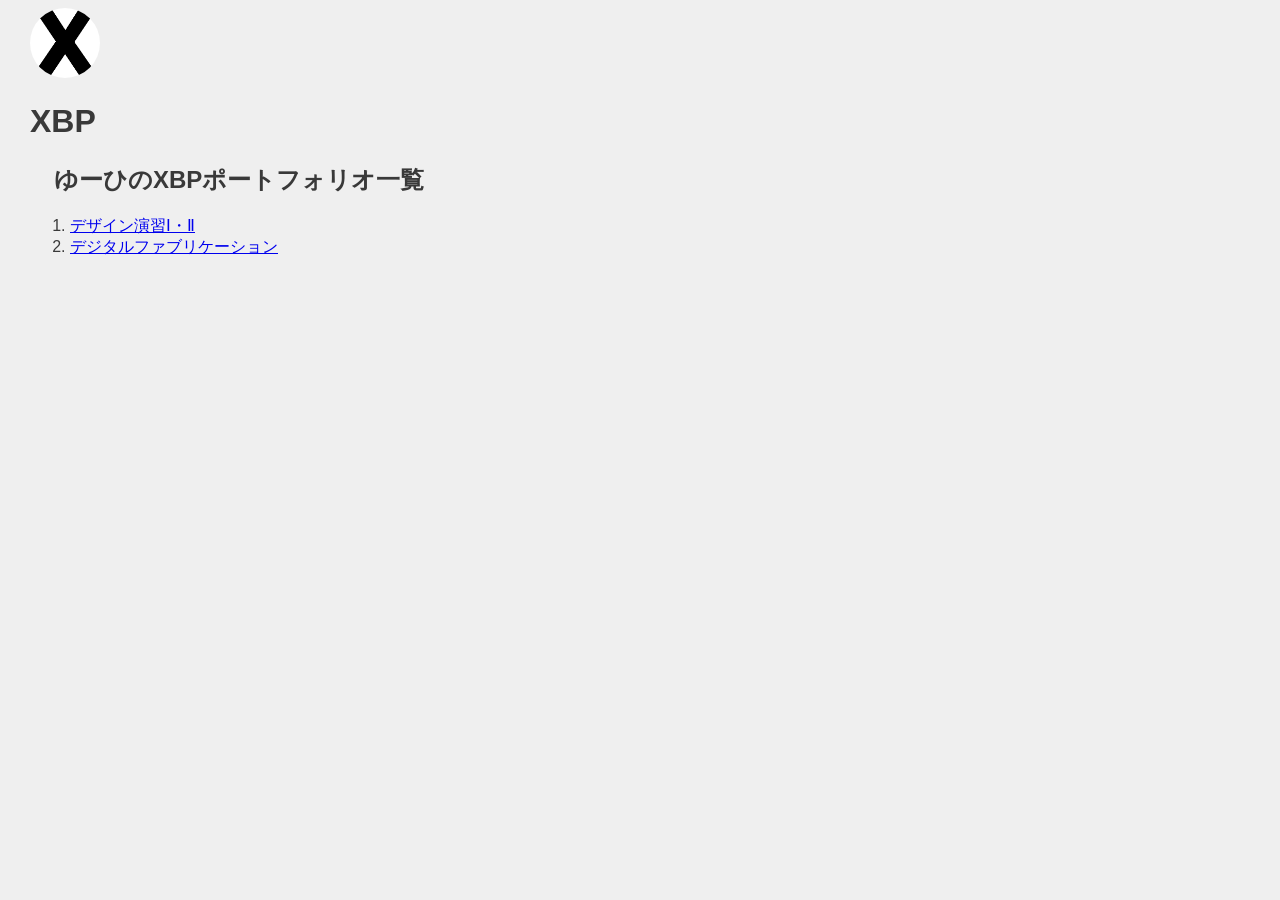
==== index.html @ 8368ae89 "初めての更新" ====
<!DOCTYPE html>
<html lang="jp">
<head>
    <meta charset="UTF-8">
    <title>XBP_HPsample</title>
    <link rel="stylesheet" href="./css/style.css">
</head>
<body>
    <logotohome>
    <a href="./index.html"><img src="./images/0_XBlogo.png" alt=""></a>
    </logotohome>
    <h1>XBP</h1>
        <h2>ゆーひのXBPポートフォリオ一覧</h2>
        <!-- このようにするとコードとして認識されない。（メモができる）-->
        <!--番号付きのリスト-->
        <ol>
            <li><a href="./de12/index.html">デザイン演習Ⅰ・Ⅱ</a></li>
            <li><a href="./digi_fab/index.html">デジタルファブリケーション</a></li>
        </ol>

            
        <br>
        <br>


</body>
</html>
---- css/style.css ----
@charset "utf-8";
/* 冒頭でimport */
@import url('https://fonts.googleapis.com/css?family=Raleway:700&display=swap');
@import url('https://fonts.googleapis.com/css?family=M+PLUS+Rounded+1c:400,700&display=swap&subset=japanese');
/* フォントを指定したいところで */

logo img{
    border-radius: 50%;
    width: 150px;
    height: 150px;
    object-fit: cover; /* 画像のトリミング */
}

logotohome img{
    border-radius: 70%;
    width: 70px;
    height: 70px;
    object-fit: cover; /* 画像のトリミング */
}



/* ========== common ========== */
html, body {
	font-size: 16px;
	font-family: sans-serif;
	color: #393939;
    margin-left: 15px;
    margin-bottom: 40px;
	background: #efefef;
}
h1{
    text-indent: 0em;
}
h2{
    margin-left: 1em;
    margin-top: 1em;
}
h3{
    margin-left: 2em;
}
div{
    margin-top: 1em;
    margin-left: 3em;
}
p{
    margin-left: 3em;
}
span.blackback{
    text-indent: 3em;
    background: #393939;
    color: #efefef;
}
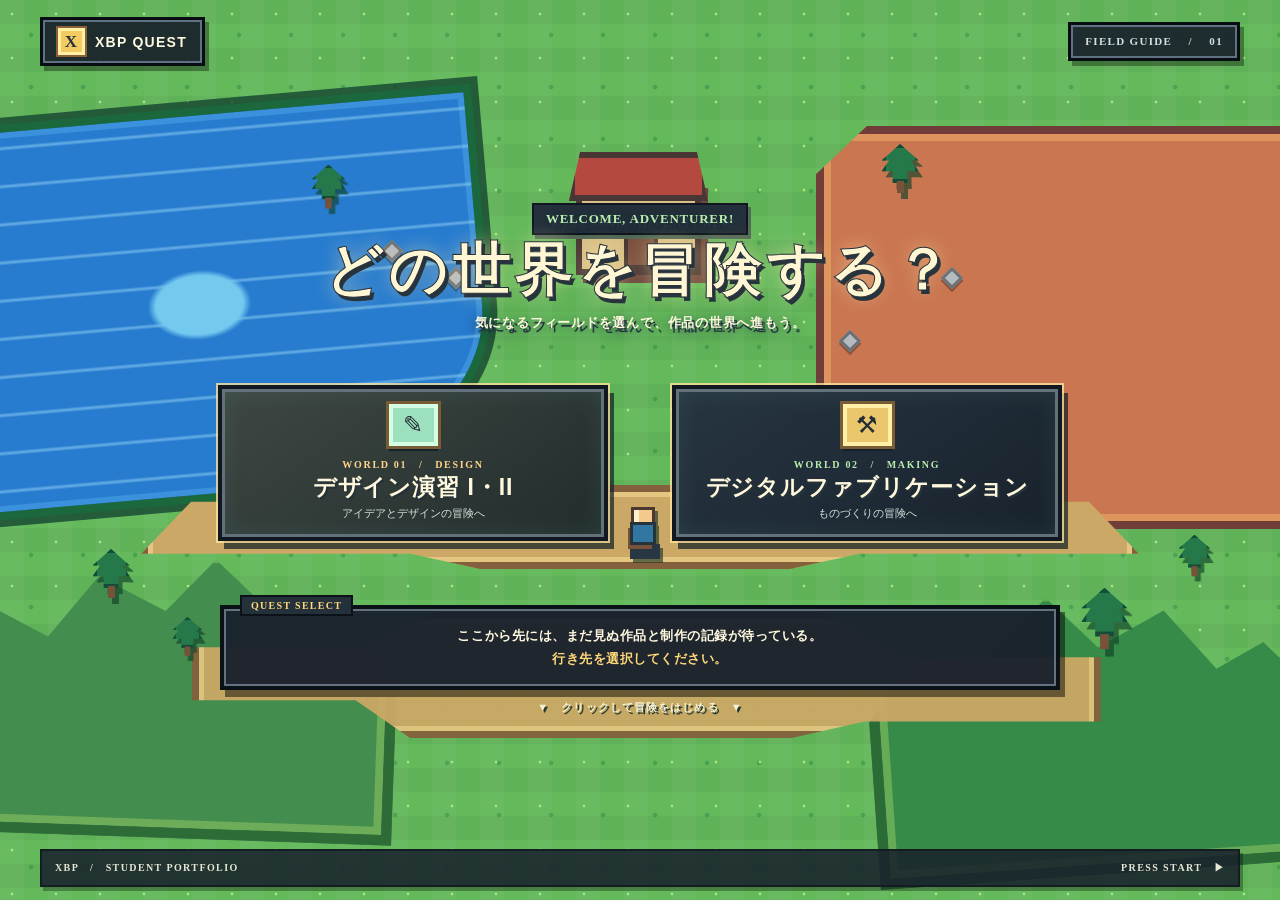
==== commit 9dbe406b: "ホームページをRPG風に変更" ====
--- a/index.html
+++ b/index.html
@@ -1,27 +1,168 @@
-<!DOCTYPE html>
-<html lang="jp">
+<!doctype html>
+<html lang="ja">
 <head>
-    <meta charset="UTF-8">
-    <title>XBP_HPsample</title>
-    <link rel="stylesheet" href="./css/style.css">
+  <meta charset="utf-8">
+  <meta name="viewport" content="width=device-width, initial-scale=1">
+  <meta name="theme-color" content="#17232b">
+  <meta name="description" content="デザイン演習とデジタルファブリケーションの世界を選んで進む、XBPの冒険ホームページ。">
+  <title>XBP QUEST | 冒険の入口</title>
+  <style>
+    :root {
+      --ink: #fff9df;
+      --gold: #ffd879;
+      --edge: #101820;
+      --panel: #202a37;
+      --panel-hi: #374657;
+      --mint: #b9edb0;
+    }
+    * { box-sizing: border-box; }
+    html { min-height: 100%; }
+    body {
+      margin: 0; min-height: 100vh; color: var(--ink); overflow-x: hidden;
+      background: #17232b;
+      font-family: "Yu Gothic", "Hiragino Kaku Gothic ProN", Meiryo, sans-serif;
+    }
+    a { color: inherit; }
+    .game { min-height: 100vh; position: relative; isolation: isolate; overflow: hidden; display: flex; flex-direction: column; }
+    /* Hand-built map tiles keep the page self-contained, like a little RPG field. */
+    .map {
+      position: absolute; z-index: -2; inset: 0 0 0; overflow: hidden;
+      background-color: #64b95b;
+      background-image:
+        radial-gradient(circle at 12px 14px, rgba(216,255,150,.65) 0 1px, transparent 1.7px),
+        radial-gradient(circle at 31px 35px, rgba(38,132,68,.42) 0 2px, transparent 2.7px),
+        linear-gradient(90deg, rgba(255,255,255,.035) 50%, transparent 50%),
+        linear-gradient(rgba(0,0,0,.035) 50%, transparent 50%);
+      background-size: 44px 44px, 52px 52px, 48px 48px, 48px 48px;
+    }
+    .map::before {
+      content: ""; position: absolute; left: -7%; top: 12%; width: 44%; height: 42%;
+      background-color: #277cd0;
+      background-image: radial-gradient(ellipse, #74c9ef 0 11%, transparent 13%), repeating-linear-gradient(0deg, transparent 0 18px, rgba(175,232,252,.4) 19px 21px, transparent 22px 38px);
+      border: 8px solid #1b683d; border-radius: 0 0 44% 0;
+      box-shadow: 0 0 0 7px rgba(15,61,45,.75), inset 0 0 0 6px rgba(126,217,255,.23);
+      transform: rotate(-5deg);
+    }
+    .map::after {
+      content: ""; position: absolute; right: -8%; top: 14%; width: 43%; height: 43%;
+      background: #ca7651; border: 8px solid #713d38;
+      box-shadow: inset 0 0 0 7px rgba(255,207,115,.35), 0 0 0 7px rgba(38,76,46,.8);
+      clip-path: polygon(9% 0, 91% 0, 100% 12%, 100% 88%, 89% 100%, 11% 100%, 0 88%, 0 12%);
+    }
+    .hills { position: absolute; inset: 0; pointer-events: none; }
+    .hill { position: absolute; width: 38vw; height: 23vw; min-height: 200px; border: 10px solid rgba(40,99,49,.8); background: #438d4e; box-shadow: inset 0 0 0 8px rgba(172,218,105,.4), 0 0 0 5px rgba(19,69,43,.7); clip-path: polygon(0 46%, 10% 40%, 18% 25%, 28% 33%, 38% 12%, 52% 23%, 62% 5%, 77% 27%, 88% 21%, 100% 43%, 100% 100%, 0 100%); }
+    .hill.left { left: -7%; bottom: 7%; transform: rotate(2deg); }
+    .hill.right { right: -6%; bottom: 3%; transform: scaleX(-1) rotate(4deg); background: #378b48; }
+    .path { position: absolute; left: 15%; right: 14%; bottom: 18%; height: 14%; background: #cba866; border: 7px solid #84603d; box-shadow: inset 0 0 0 5px rgba(255,230,157,.48); clip-path: polygon(0 28%, 19% 28%, 27% 0, 69% 0, 78% 36%, 100% 36%, 100% 87%, 74% 87%, 66% 100%, 24% 100%, 18% 70%, 0 70%); opacity: .95; }
+    .tree { position: absolute; z-index: 0; width: 43px; height: 49px; filter: drop-shadow(4px 6px 0 rgba(16,66,40,.65)); }
+    .tree::before { content: ""; position: absolute; inset: 0 3px 10px; background: #247849; border: 4px solid #144c38; clip-path: polygon(50% 0, 100% 42%, 80% 42%, 100% 70%, 70% 70%, 70% 100%, 30% 100%, 30% 70%, 0 70%, 20% 42%, 0 42%); }
+    .tree::after { content: ""; position: absolute; bottom: 0; left: 18px; height: 12px; border-left: 7px solid #78513b; }
+    .t1 { left: 7%; top: 61%; } .t2 { left: 13%; top: 68%; transform: scale(.8); } .t3 { right: 12%; top: 66%; transform: scale(1.25); }
+    .t4 { right: 5%; top: 59%; transform: scale(.85); } .t5 { left: 24%; top: 18%; transform: scale(.9); } .t6 { right: 28%; top: 16%; }
+    .building { position: absolute; z-index: 0; width: 125px; height: 95px; top: 20%; left: 45%; background: #d8c088; border: 6px solid #493735; box-shadow: 7px 8px 0 #6e483e; }
+    .building::before { content: ""; position: absolute; left: -13px; right: -13px; top: -34px; height: 37px; background: #b4493f; border: 6px solid #493735; clip-path: polygon(8% 0, 92% 0, 100% 100%, 0 100%); }
+    .building::after { content: ""; position: absolute; width: 26px; height: 41px; bottom: 0; left: 42px; background: #7b5140; border: 4px solid #493735; }
+    .stone { position: absolute; width: 16px; height: 16px; background: #b6bbc0; border: 3px solid #6a7074; box-shadow: 2px 2px 0 rgba(0,0,0,.3); transform: rotate(45deg); }
+    .s1 { left: 30%; top: 27%; } .s2 { left: 35%; top: 30%; } .s3 { right: 33%; top: 37%; } .s4 { right: 25%; top: 30%; }
+    .cloud { position: absolute; top: 9%; left: -20%; width: 90px; height: 28px; background: rgba(244,250,222,.55); border: 4px solid rgba(50,92,63,.56); animation: cloud 34s linear infinite; }
+    .cloud::before, .cloud::after { content: ""; position: absolute; background: inherit; border: inherit; border-bottom: 0; width: 30px; height: 20px; top: -18px; left: 12px; }
+    .cloud::after { left: 45px; top: -10px; width: 20px; height: 12px; }
+    .cloud.two { top: 48%; animation-duration: 49s; animation-delay: -17s; transform: scale(.7); opacity: .5; }
+    .topbar { width: min(1200px, calc(100% - 38px)); margin: 17px auto 0; display: flex; justify-content: space-between; align-items: center; position: relative; z-index: 2; }
+    .brand, .chapter { background: rgba(24,33,43,.92); border: 3px solid #080d12; box-shadow: 4px 5px 0 rgba(0,0,0,.35), inset 0 0 0 2px #607184; }
+    .brand { display: inline-flex; align-items: center; gap: 10px; padding: 8px 15px; text-decoration: none; font-weight: 900; letter-spacing: .09em; font-size: 14px; }
+    .brand-mark { display: grid; place-items: center; width: 27px; height: 27px; background: #f4cb61; color: #26313d; border: 3px solid #fff0a8; box-shadow: 0 0 0 2px #8b6036; font-family: Georgia,serif; font-size: 17px; }
+    .chapter { padding: 9px 14px; color: #d4e0e4; font: 700 11px Georgia,serif; letter-spacing: .12em; }
+    main { width: min(1160px, calc(100% - 36px)); margin: auto; padding: 28px 0 34px; position: relative; z-index: 1; }
+    .intro { text-align: center; margin: 0 auto 20px; text-shadow: 3px 4px 0 #263542, 0 3px 14px #142833; }
+    .eyebrow { display: inline-block; margin: 0 0 7px; padding: 6px 12px; background: #25313c; border: 2px solid #111820; box-shadow: 3px 4px 0 #526a58; color: #b9edb0; font: 800 11px Georgia,serif; letter-spacing: .16em; }
+    h1 { margin: 0; font-size: clamp(31px, 5.3vw, 58px); line-height: 1.2; letter-spacing: .08em; color: #fff6d4; -webkit-text-stroke: 1px #29323b; text-shadow: 3px 4px 0 #27343d, 0 0 18px rgba(255,232,167,.56); }
+    .intro p { margin: 9px 0 0; font-size: 13px; font-weight: 700; letter-spacing: .06em; }
+    .scene { min-height: 245px; position: relative; display: flex; justify-content: center; align-items: center; gap: clamp(14px, 5vw, 70px); padding: 20px 12px 43px; }
+    .scene::before { content: ""; position: absolute; z-index: -1; left: 7%; right: 7%; bottom: 28px; height: 70px; background: #cba866; border: 7px solid #84603d; box-shadow: inset 0 0 0 5px rgba(255,230,157,.48), 0 9px 0 rgba(29,68,40,.6); clip-path: polygon(5% 20%, 28% 20%, 34% 0, 66% 0, 73% 20%, 95% 20%, 100% 82%, 72% 82%, 65% 100%, 34% 100%, 27% 82%, 0 82%); }
+    .hero-sprite { position: absolute; z-index: 2; left: 50%; bottom: 53px; width: 24px; height: 37px; transform: translateX(-50%); image-rendering: pixelated; filter: drop-shadow(3px 4px 0 rgba(31,58,39,.65)); animation: wander 5s ease-in-out infinite; }
+    .hero-sprite::before { content: ""; position: absolute; left: 3px; top: 0; width: 18px; height: 15px; background: #f4ca8c; border: 3px solid #4b3831; box-shadow: inset 5px 0 #fff0c9; }
+    .hero-sprite::after { content: ""; position: absolute; left: 2px; top: 15px; width: 20px; height: 17px; background: #3277a1; border: 3px solid #25333b; box-shadow: -3px 5px 0 -1px #78513b, 8px 18px 0 -4px #293644, -4px 18px 0 -4px #293644; }
+    .portal { position: relative; width: min(40%, 390px); min-height: 156px; display: flex; flex-direction: column; justify-content: center; align-items: center; gap: 8px; padding: 15px; text-align: center; text-decoration: none; color: #fff8dc; background: linear-gradient(145deg, #273542, #18222c); border: 4px solid #111820; outline: 2px solid rgba(255,230,158,.78); box-shadow: 6px 8px 0 rgba(17,30,38,.7), inset 0 0 0 3px #62717a, inset 0 0 26px rgba(102,173,163,.16); transition: transform .25s ease, filter .25s ease, box-shadow .25s ease; }
+    .portal:hover, .portal:focus-visible { transform: translateY(-8px) scale(1.035); filter: brightness(1.17); box-shadow: 8px 12px 0 rgba(17,30,38,.74), inset 0 0 0 3px #fff1ba, 0 0 25px rgba(255,218,122,.58); outline-color: #fff5c8; }
+    .portal:focus-visible { outline-style: dashed; }
+    .portal:nth-child(2) { background: linear-gradient(145deg,#3e4743,#222d2c); }
+    .portal-icon { display: grid; place-items: center; width: 49px; height: 42px; color: #232d36; background: #eac76c; border: 4px solid #fff0a8; box-shadow: 0 0 0 3px #795b36, 0 5px 0 #13212a; font-size: 24px; line-height: 1; }
+    .portal:nth-child(2) .portal-icon { background: #9de0bd; border-color: #d4ffe2; }
+    .portal small { color: #b9edb0; font: 800 10px Georgia,serif; letter-spacing: .17em; }
+    .portal:nth-child(2) small { color: #ffd58b; }
+    .portal strong { display: block; font-size: clamp(16px, 2.2vw, 23px); font-weight: 900; letter-spacing: .04em; text-shadow: 2px 2px #26323a; }
+    .portal em { color: #d5e2dc; font-style: normal; font-size: 11px; }
+    .message { width: min(840px, 94%); margin: 8px auto 0; position: relative; padding: 15px 20px; background: rgba(25,33,44,.96); border: 4px solid #0a1117; box-shadow: inset 0 0 0 2px #637181, 5px 7px 0 rgba(0,0,0,.48); text-align: center; }
+    .message::before { content: "QUEST SELECT"; position: absolute; top: -14px; left: 16px; padding: 3px 9px; background: #24313b; border: 2px solid #0b1218; color: #ffd879; font: 800 10px Georgia,serif; letter-spacing: .13em; }
+    .message p { margin: 0; font-size: 13px; font-weight: 700; letter-spacing: .04em; line-height: 1.8; }
+    .message b { color: var(--gold); }
+    .hint { margin: 10px 0 0; color: #f5f1d3; text-align: center; text-shadow: 2px 2px #263a30; font-size: 11px; font-weight: 800; letter-spacing: .1em; animation: blink 1.8s step-end infinite; }
+    footer { display: flex; justify-content: space-between; width: min(1200px, calc(100% - 38px)); margin: 0 auto 13px; padding: 10px 13px; position: relative; z-index: 1; color: #e4e7d4; background: rgba(25,33,43,.87); border: 2px solid rgba(16,24,31,.8); box-shadow: 3px 4px 0 rgba(0,0,0,.3); font: 700 10px Georgia,serif; letter-spacing: .14em; }
+    @keyframes wander { 0%,100% { margin-left: -4px; } 50% { margin-left: 7px; } }
+    @keyframes cloud { to { left: 115%; } }
+    @keyframes blink { 50% { opacity: .55; } }
+    @media (max-width: 650px) {
+      .topbar { width: calc(100% - 22px); margin-top: 10px; }
+      .brand { padding: 6px 9px; font-size: 11px; }
+      .chapter { padding: 7px 8px; font-size: 9px; }
+      main { width: calc(100% - 22px); padding: 28px 0 18px; }
+      .scene { min-height: 330px; flex-direction: column; gap: 13px; padding: 12px 8px 52px; }
+      .portal { width: min(88%, 390px); min-height: 121px; flex-direction: row; justify-content: flex-start; text-align: left; padding: 12px; gap: 11px; }
+      .portal-icon { flex: 0 0 43px; width: 43px; height: 39px; }
+      .portal-copy { display: flex; flex-direction: column; gap: 4px; }
+      .portal strong { font-size: 17px; }
+      .portal em { font-size: 10px; }
+      .scene::before { left: 0; right: 0; bottom: 17px; height: 55px; }
+      .hero-sprite { bottom: 35px; }
+      .building { left: 41%; transform: scale(.72); transform-origin: top left; }
+      .hill { min-height: 150px; }
+      .message { padding: 13px 12px; }
+      .message p { font-size: 11px; }
+      .hint { font-size: 10px; }
+      footer { width: calc(100% - 22px); font-size: 8px; }
+    }
+    @media (prefers-reduced-motion: reduce) {
+      *, *::before, *::after { animation-duration: .01ms !important; animation-iteration-count: 1 !important; scroll-behavior: auto !important; transition-duration: .01ms !important; }
+    }
+  </style>
 </head>
 <body>
-    <logotohome>
-    <a href="./index.html"><img src="./images/0_XBlogo.png" alt=""></a>
-    </logotohome>
-    <h1>XBP</h1>
-        <h2>ゆーひのXBPポートフォリオ一覧</h2>
-        <!-- このようにするとコードとして認識されない。（メモができる）-->
-        <!--番号付きのリスト-->
-        <ol>
-            <li><a href="./de12/index.html">デザイン演習Ⅰ・Ⅱ</a></li>
-            <li><a href="./digi_fab/index.html">デジタルファブリケーション</a></li>
-        </ol>
-
-            
-        <br>
-        <br>
-
-
+  <div class="game">
+    <div class="map" aria-hidden="true"></div>
+    <div class="hills" aria-hidden="true">
+      <div class="hill left"></div><div class="hill right"></div>
+      <div class="path"></div>
+      <div class="tree t1"></div><div class="tree t2"></div><div class="tree t3"></div><div class="tree t4"></div><div class="tree t5"></div><div class="tree t6"></div>
+      <div class="building"></div>
+      <div class="stone s1"></div><div class="stone s2"></div><div class="stone s3"></div><div class="stone s4"></div>
+      <div class="cloud"></div><div class="cloud two"></div>
+    </div>
+    <header class="topbar">
+      <a class="brand" href="./index.html"><span class="brand-mark">X</span><span>XBP QUEST</span></a>
+      <span class="chapter">FIELD GUIDE　 /　 01</span>
+    </header>
+    <main>
+      <section class="intro">
+        <p class="eyebrow">WELCOME, ADVENTURER!</p>
+        <h1>どの世界を冒険する？</h1>
+        <p>気になるフィールドを選んで、作品の世界へ進もう。</p>
+      </section>
+      <nav class="scene" aria-label="冒険するページを選択">
+        <div class="hero-sprite" aria-hidden="true"></div>
+        <a class="portal" href="./de12/index.html">
+          <span class="portal-icon" aria-hidden="true">✎</span>
+          <span class="portal-copy"><small>WORLD 01　/　DESIGN</small><strong>デザイン演習 I・II</strong><em>アイデアとデザインの冒険へ</em></span>
+        </a>
+        <a class="portal" href="./digi_fab/index.html">
+          <span class="portal-icon" aria-hidden="true">⚒</span>
+          <span class="portal-copy"><small>WORLD 02　/　MAKING</small><strong>デジタルファブリケーション</strong><em>ものづくりの冒険へ</em></span>
+        </a>
+      </nav>
+      <section class="message" aria-label="ゲーム案内"><p>ここから先には、まだ見ぬ作品と制作の記録が待っている。<br><b>行き先を選択してください。</b></p></section>
+      <p class="hint">▼　クリックして冒険をはじめる　▼</p>
+    </main>
+    <footer><span>XBP　/　STUDENT PORTFOLIO</span><span>PRESS START　▶</span></footer>
+  </div>
 </body>
 </html>
